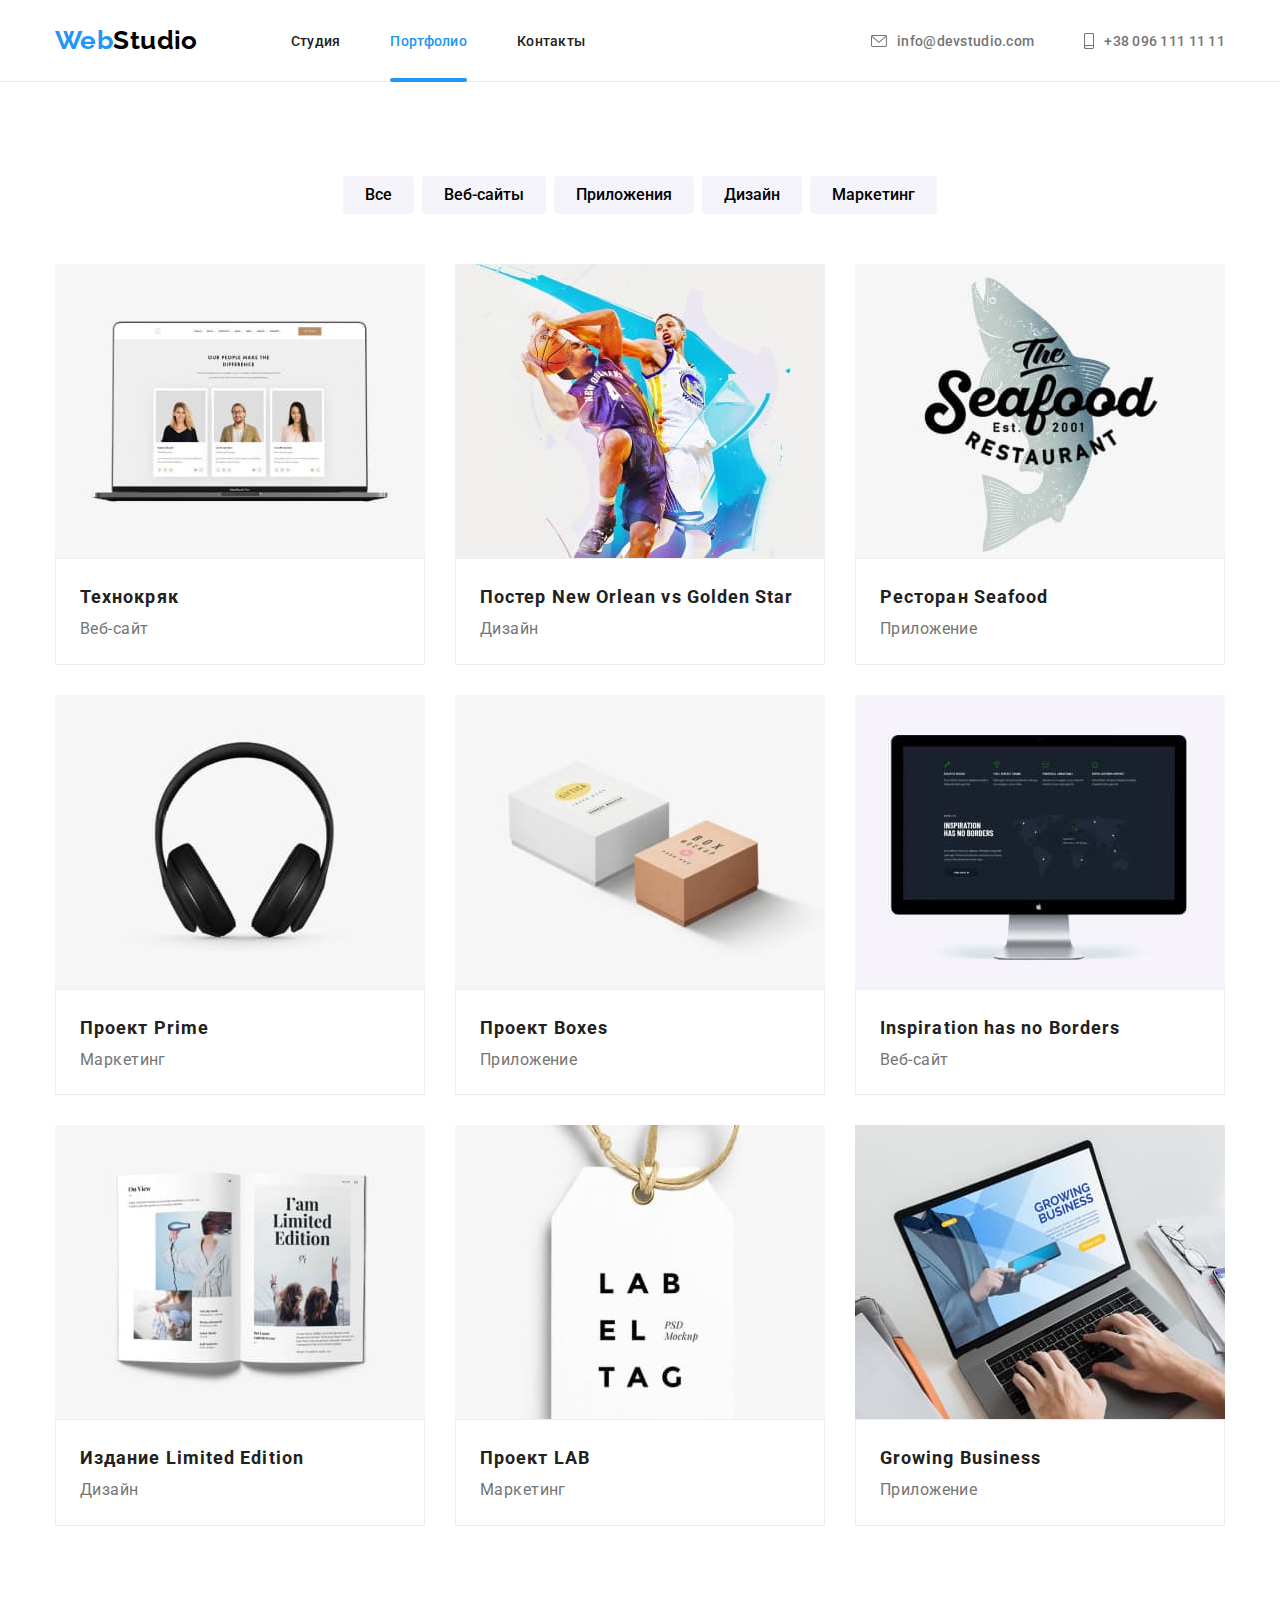
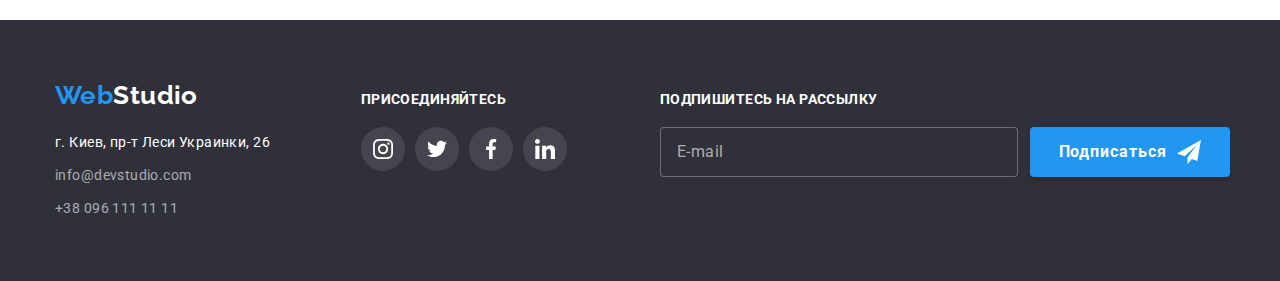
==== portfolio.html @ 5cd4ae7e "клонирует дз-7" ====
<!DOCTYPE html>
<html lang="ru">
  <head>
    <meta charset="UTF-8" />
    <meta http-equiv="X-UA-Compatible" content="IE=edge" />
    <meta name="viewport" content="width=device-width, initial-scale=1.0" />
    <title>Веб-студия. Портфолио</title>
    <link
      rel="stylesheet"
      href="https://cdnjs.cloudflare.com/ajax/libs/modern-normalize/1.0.0/modern-normalize.min.css"
    />
    <link rel="preconnect" href="https://fonts.gstatic.com" />
    <link
      href="https://fonts.googleapis.com/css2?family=Raleway:wght@700&family=Roboto:wght@400;500;700;900&display=swap"
      rel="stylesheet"
    />
    <link rel="stylesheet" href="././css/main.css" />
  </head>
  <body>
    <!-- Шапка сайта -->
    <header class="header">
      <!-- header  Навигация сайта -->
      <div class="header__container container">
        <nav class="nav">
          <a href="./index.html" class="logo"> <span class="logo-web">Web</span>Studio </a>
          <ul class="nav__list list">
            <li class="nav__item"><a href="./index.html" class="nav__link link">Студия</a></li>
            <li class="nav__item">
              <a href="./portfolio.html" class="nav__link nav__link--current link">Портфолио</a>
            </li>
            <li class="nav__item"><a href="" class="nav__link link">Контакты</a></li>
          </ul>
        </nav>
        <ul class="auth__list list">
          <li class="auth__item">
            <a href="mailto:info@devstudio.com" class="auth__link link">
              <svg class="auth__letter" width="16" height="12">
                <use href="./images/icons/sprite.svg#letter"></use>
              </svg>
              info@devstudio.com
            </a>
          </li>
          <li class="auth__item">
            <a href="tel:+380961111111" class="auth__link link">
              <svg class="auth__phone" width="10" height="16">
                <use href="./images/icons/sprite.svg#phone"></use>
              </svg>
              +38 096 111 11 11
            </a>
          </li>
        </ul>
      </div>
    </header>
    <!-- Портфолио -->
    <main>
      <section class="section">
        <h1 class="section__title visually-hidden">Наше портфолио</h1>

        <div class="container">
          <!-- Выбор вида услуг -->
          <ul class="btn-filter list">
            <li class="btn-filter__item">
              <button class="btn-filter__button" type="button">Все</button>
            </li>
            <li class="btn-filter__item"><button class="btn-filter__button" type="button">Веб-сайты</button></li>
            <li class="btn-filter__item"><button class="btn-filter__button" type="button">Приложения</button></li>
            <li class="btn-filter__item"><button class="btn-filter__button" type="button">Дизайн</button></li>
            <li class="btn-filter__item"><button class="btn-filter__button" type="button">Маркетинг</button></li>
          </ul>
          <!-- Образцы работ portfolio cards -->
          <ul class="card-set list">
            <li class="card-set__item">
              <a href="" class="card-set__link link">
                <div class="card-set__thumb">
                  <img
                    class="card-set__img"
                    src="./images/portfolio/tech-crack.jpg"
                    alt="Веб-сайт Технокряк"
                    width="370"
                  />
                  <div class="card-set__float">
                    <p class="card-set__float-desc">
                      Технокряк это засекреченная площадка распространения рептилоидного вируса. Рептилоиды используют
                      эту платформу для цифровых атак на защищённые сервера землян.
                    </p>
                  </div>
                </div>
                <div class="card-set__content">
                  <h2 class="card-set__title">Технокряк</h2>
                  <p class="card-set__desc">Веб-сайт</p>
                </div>
              </a>
            </li>

            <li class="card-set__item">
              <a href="" class="card-set__link link">
                <div class="card-set__thumb">
                  <img
                    class="card-set__img"
                    src="./images/portfolio/new-orlean.jpg"
                    alt="Постер New Orlean vs Golden Star"
                    width="370"
                  />
                  <div class="card-set__float">
                    <p class="card-set__float-desc">
                      Технокряк это засекреченная площадка распространения рептилоидного вируса. Рептилоиды используют
                      эту платформу для цифровых атак на защищённые сервера землян.
                    </p>
                  </div>
                </div>
                <div class="card-set__content">
                  <h2 class="card-set__title">Постер New Orlean vs Golden Star</h2>
                  <p class="card-set__desc">Дизайн</p>
                </div>
              </a>
            </li>

            <li class="card-set__item">
              <a href="" class="card-set__link link">
                <div class="card-set__thumb">
                  <img class="card-set__img" src="./images/portfolio/seafood.jpg" alt="Ресторан Seafood" width="370" />
                  <div class="card-set__float">
                    <p class="card-set__float-desc">
                      Технокряк это засекреченная площадка распространения рептилоидного вируса. Рептилоиды используют
                      эту платформу для цифровых атак на защищённые сервера землян.
                    </p>
                  </div>
                </div>
                <div class="card-set__content">
                  <h2 class="card-set__title">Ресторан Seafood</h2>
                  <p class="card-set__desc">Приложение</p>
                </div>
              </a>
            </li>

            <li class="card-set__item">
              <a href="" class="card-set__link link">
                <div class="card-set__thumb">
                  <img class="card-set__img" src="./images/portfolio/prime.jpg" alt="Проект Prime" width="370" />
                  <div class="card-set__float">
                    <p class="card-set__float-desc">
                      Технокряк это засекреченная площадка распространения рептилоидного вируса. Рептилоиды используют
                      эту платформу для цифровых атак на защищённые сервера землян.
                    </p>
                  </div>
                </div>
                <div class="card-set__content">
                  <h2 class="card-set__title">Проект Prime</h2>
                  <p class="card-set__desc">Маркетинг</p>
                </div>
              </a>
            </li>

            <li class="card-set__item">
              <a href="" class="card-set__link link">
                <div class="card-set__thumb">
                  <img class="card-set__img" src="./images/portfolio/boxes.jpg" alt="Проект Boxes" width="370" />
                  <div class="card-set__float">
                    <p class="card-set__float-desc">
                      Технокряк это засекреченная площадка распространения рептилоидного вируса. Рептилоиды используют
                      эту платформу для цифровых атак на защищённые сервера землян.
                    </p>
                  </div>
                </div>
                <div class="card-set__content">
                  <h2 class="card-set__title">Проект Boxes</h2>
                  <p class="card-set__desc">Приложение</p>
                </div>
              </a>
            </li>

            <li class="card-set__item">
              <a href="" class="card-set__link link">
                <div class="card-set__thumb">
                  <img
                    class="card-set__img"
                    src="./images/portfolio/inspiration.jpg"
                    alt="Веб-сайт Inspiration has no Borders"
                    width="370"
                  />
                  <div class="card-set__float">
                    <p class="card-set__float-desc">
                      Технокряк это засекреченная площадка распространения рептилоидного вируса. Рептилоиды используют
                      эту платформу для цифровых атак на защищённые сервера землян.
                    </p>
                  </div>
                </div>
                <div class="card-set__content">
                  <h2 class="card-set__title">Inspiration has no Borders</h2>
                  <p class="card-set__desc">Веб-сайт</p>
                </div>
              </a>
            </li>

            <li class="card-set__item">
              <a href="" class="card-set__link link">
                <div class="card-set__thumb">
                  <img
                    class="card-set__img"
                    src="./images/portfolio/limited-edition.jpg"
                    alt="Издание Limited Edition"
                    width="370"
                  />
                  <div class="card-set__float">
                    <p class="card-set__float-desc">
                      Технокряк это засекреченная площадка распространения рептилоидного вируса. Рептилоиды используют
                      эту платформу для цифровых атак на защищённые сервера землян.
                    </p>
                  </div>
                </div>
                <div class="card-set__content">
                  <h2 class="card-set__title">Издание Limited Edition</h2>
                  <p class="card-set__desc">Дизайн</p>
                </div>
              </a>
            </li>

            <li class="card-set__item">
              <a href="" class="card-set__link link">
                <div class="card-set__thumb">
                  <img class="card-set__img" src="./images/portfolio/lab.jpg" alt="Проект LAB" width="370" />
                  <div class="card-set__float">
                    <p class="card-set__float-desc">
                      Технокряк это засекреченная площадка распространения рептилоидного вируса. Рептилоиды используют
                      эту платформу для цифровых атак на защищённые сервера землян.
                    </p>
                  </div>
                </div>
                <div class="card-set__content">
                  <h2 class="card-set__title">Проект LAB</h2>
                  <p class="card-set__desc">Маркетинг</p>
                </div>
              </a>
            </li>
            <li class="card-set__item">
              <a href="" class="card-set__link link">
                <div class="card-set__thumb">
                  <img
                    class="card-set__img"
                    src="./images/portfolio/growing-business.jpg"
                    alt="Приложение Growing Business"
                    width="370"
                  />
                  <div class="card-set__float">
                    <p class="card-set__float-desc">
                      Технокряк это засекреченная площадка распространения рептилоидного вируса. Рептилоиды используют
                      эту платформу для цифровых атак на защищённые сервера землян.
                    </p>
                  </div>
                </div>
                <div class="card-set__content">
                  <h2 class="card-set__title">Growing Business</h2>
                  <p class="card-set__desc">Приложение</p>
                </div>
              </a>
            </li>
          </ul>
        </div>
      </section>
    </main>
    <!-- Футер -->
    <footer class="footer">
      <div class="footer__container container">
        <div class="footer__nav">
          <a href="./index.html" class="logo logo--footer"> <span class="logo-web">Web</span>Studio </a>
          <address class="footer__addres">
            <a
              class="footer__location"
              rel="noopener noreferrer"
              href="https://goo.gl/maps/9RtT3c9bkWaSLBwc6"
              target="_blank"
            >
              г. Киев, пр-т Леси Украинки, 26
            </a>
            <ul class="footer__auth-list list">
              <li class="footer__auth-item">
                <a href="mailto:info@devstudio.com" class="footer__auth-link link">info@devstudio.com</a>
              </li>
              <li class="footer__auth-item">
                <a href="tel:+380961111111" class="footer__auth-link link">+38 096 111 11 11</a>
              </li>
            </ul>
          </address>
        </div>
        <!-- Присоединяйтесь footer joining -->
        <div class="footer__joining">
          <h3 class="footer__joining-title">Присоединяйтесь</h3>
          <ul class="social-icons__list list">
            <li class="social-icons__item">
              <a
                href="https://www.instagram.com/"
                class="social-icon__link social-icon__link--joining"
                rel="noopener noreferrer"
                target="_blank"
              >
                <svg class="social-icons__svg">
                  <use href="./images/icons/sprite.svg#instagram"></use>
                </svg>
              </a>
            </li>
            <li class="social-icons__item">
              <a
                href="https://twitter.com/"
                class="social-icon__link social-icon__link--joining"
                rel="noopener noreferrer"
                target="_blank"
              >
                <svg class="social-icons__svg">
                  <use href="./images/icons/sprite.svg#twitter"></use>
                </svg>
              </a>
            </li>
            <li class="social-icons__item">
              <a
                href="https://uk-ua.facebook.com/"
                class="social-icon__link social-icon__link--joining"
                rel="noopener noreferrer"
                target="_blank"
              >
                <svg class="social-icons__svg">
                  <use href="./images/icons/sprite.svg#facebook"></use>
                </svg>
              </a>
            </li>
            <li class="social-icons__item">
              <a
                href="https://ua.linkedin.com/"
                class="social-icon__link social-icon__link--joining"
                rel="noopener noreferrer"
                target="_blank"
              >
                <svg class="social-icons__svg">
                  <use href="./images/icons/sprite.svg#linkedin"></use>
                </svg>
              </a>
            </li>
          </ul>
        </div>
        <!-- Форма на футере -->
        <div class="footer__subscribe">
          <h3 class="footer__joining-title">Подпишитесь на рассылку</h3>
          <form class="footer__subscribe-form">
            <label class="footer__subscribe-label">
              <input
                type="email"
                name="email"
                class="footer__subscribe-input"
                required
                autocomplete="email"
                placeholder="E-mail"
              />
            </label>
            <button type="submit" class="footer__subscribe-btn">
              Подписаться
              <svg class="footer__subscribe-icon">
                <use href="./images/icons/sprite.svg#planer-icon"></use>
              </svg>
            </button>
          </form>
        </div>
      </div>
    </footer>
  </body>
</html>
---- css/main.css ----
@charset "UTF-8";
:root {
  --accent-color: #2196f3;
  --primary-text-color: #212121;
  --secondary-text-color: #757575;
  --white-text-color: #ffffff;
  --primary-bg-color: #ffffff;
  --secondary-bg-color: #2f303a;
  --social-icon-color: #afb1b8;
  --primary-font-family: 'Roboto', 'Open Sans', 'Noto Sans JP', 'Lato', sans-serif;
  --title-font-weight: 700;
  --sub-title-font-weight: 500;
  --primary-font-size: 14px;
  --secondary-font-size: 16px;
  --main-line-height: 1.15;
  --main-letter-spacing: 0.03em;
}

body {
  font-family: var(--primary-font-family);
  font-size: var(--primary-font-size);
  line-height: var(--main-line-height);
  letter-spacing: var(--main-letter-spacing);
  color: var(--primary-text-color);
  background-color: var(--primary-bg-color);
}

/* reset basic styles  */
.list {
  list-style: none;
  padding-left: 0;
  padding-bottom: 0;
  margin-top: 0;
  margin-bottom: 0;
}

.link {
  text-decoration: none;
  color: var(--primary-text-color);
}

.button {
  cursor: pointer;
}

.section {
  margin-left: auto;
  margin-right: auto;
  padding-top: 94px;
  padding-bottom: 94px;
}

.section__title {
  margin-top: 0;
  margin-bottom: 50px;
  text-align: center;
  font-weight: var(--title-font-weight);
  font-size: 36px;
}

.visually-hidden {
  position: absolute;
  width: 1px;
  height: 1px;
  margin: -1px;
  border: 0;
  padding: 0;
  white-space: nowrap;
  clip-path: inset(100%);
  clip: rect(0 0 0 0);
  overflow: hidden;
}

/* header container */
.container {
  width: 1200px;
  margin-left: auto;
  margin-right: auto;
  padding-left: 15px;
  padding-right: 15px;
}

/* header  Навигация сайта */
.header {
  border-bottom: 1px solid #ececec;
}

.header__container {
  display: flex;
  align-items: center;
}

.nav {
  display: flex;
  align-items: center;
}

/* logo */
.logo {
  display: block;
  margin-right: 93px;
  padding-top: 25px;
  padding-bottom: 25px;
  font-family: 'Raleway', sans-serif;
  font-weight: var(--title-font-weight);
  color: #000;
  font-size: 26px;
  line-height: 1.2;
  text-decoration: none;
}

.logo-web {
  color: var(--accent-color);
}

.nav__list {
  display: flex;
  align-items: center;
}

.nav__item:not(:last-child) {
  margin-right: 50px;
}

.nav__link {
  display: block;
  padding-top: 25px;
  padding-bottom: 25px;
  font-weight: var(--sub-title-font-weight);
  font-size: 14px;
  letter-spacing: 0.02em;
  /* анимация ссылок nav */
  transition-property: color;
  transition-duration: 250ms;
  transition-timing-function: cubic-bezier(0.4, 0, 0.2, 1);
  transition-delay: 0;
}

.nav__link:hover, .nav__link:focus {
  color: var(--accent-color);
}

/* выделение и подчеркивание 
текущей страницы */
.nav__link--current {
  position: relative;
  color: var(--accent-color);
}

.nav__link--current::after {
  display: block;
  content: '';
  width: 100%;
  height: 4px;
  border-radius: 2px;
  background-color: var(--accent-color);
  position: absolute;
  bottom: -8px;
}

/* header  авторизция*/
.auth__list {
  display: flex;
  margin-top: 0;
  margin-bottom: 0;
  margin-left: auto;
}

.auth__item {
  margin-top: 0;
  margin-bottom: 0;
}

.auth__item:not(:last-child) {
  margin-right: 50px;
}

.auth__link {
  display: flex;
  align-items: center;
  padding-top: 25px;
  padding-bottom: 25px;
  font-weight: var(--sub-title-font-weight);
  letter-spacing: 0.02em;
  color: var(--secondary-text-color);
  /* анимация ссылок auth */
  transition-property: color;
  transition-duration: 250ms;
  transition-timing-function: cubic-bezier(0.4, 0, 0.2, 1);
  transition-delay: 0;
}

.auth__link:hover, .auth__link:focus {
  color: var(--accent-color);
}

.auth__letter {
  width: 16px;
  height: 12px;
  fill: currentColor;
  margin-right: 10px;
}

.auth__phone {
  width: 10px;
  height: 16px;
  fill: currentColor;
  margin-right: 10px;
}

/* Герой hero section*/
.hero {
  padding-top: 200px;
  padding-bottom: 200px;
  text-align: center;
  background-color: var(--secondary-bg-color);
  background-image: linear-gradient(to top, rgba(47, 48, 58, 0.4), rgba(47, 48, 58, 0.4)), url(../images/hero/hero.jpg);
  max-width: 1600px;
}

.hero__title {
  margin-top: 0;
  margin-bottom: 30px;
  margin-left: auto;
  margin-right: auto;
  max-width: 696px;
  text-align: center;
  font-weight: 900;
  font-size: 44px;
  line-height: 1.36;
  letter-spacing: 0.06em;
  text-transform: uppercase;
  color: var(--white-text-color);
}

.hero__button {
  font-weight: var(--title-font-weight);
  font-size: var(--secondary-font-size);
  line-height: 1.8;
  letter-spacing: 0.06em;
  color: var(--white-text-color);
  background: var(--accent-color);
  border: none;
  border-radius: 4px;
  width: 200px;
  height: 50px;
  cursor: pointer;
}

/* Модальное окно */
.backdrop {
  position: fixed;
  top: 0;
  left: 0;
  width: 100vw;
  height: 100vh;
  background-color: rgba(0, 0, 0, 0.2);
  opacity: 1;
  transition: opacity;
  transition-duration: 250ms;
  transition-timing-function: cubic-bezier(0.4, 0, 0.2, 1);
}

.backdrop.is-hidden {
  opacity: 0;
  pointer-events: none;
}

/* Форма на модалке */
.modal {
  position: absolute;
  padding: 40px;
  width: 528px;
  height: 581px;
  max-height: 100%;
  top: 50%;
  left: 50%;
  box-shadow: 0px 1px 3px rgba(0, 0, 0, 0.12), 0px 1px 1px rgba(0, 0, 0, 0.14), 0px 2px 1px rgba(0, 0, 0, 0.2);
  transform: translate(-50%, -50%) scale(1);
  border-radius: 4px;
  background-color: var(--primary-bg-color);
  transition: transform 250ms cubic-bezier(0.4, 0, 0.2, 1), opacity 250ms cubic-bezier(0.4, 0, 0.2, 1);
}

.modal__head {
  text-align: center;
  margin-top: 0;
  margin-bottom: 12px;
  font-family: var(--primary-font-family);
  font-size: 20px;
  font-weight: 700;
  line-height: 1.56;
}

.modal__text-input {
  display: block;
  /* align-items: center; */
}

.modal__label {
  display: block;
  position: relative;
  font-size: 12px;
  line-height: 1.17;
  letter-spacing: 0.01em;
  color: var(--secondary-text-color);
}

.modal__input {
  width: 100%;
  height: 40px;
  padding: 12px 42px;
  margin-top: 4px;
  margin-bottom: 10px;
  border: 1px solid rgba(33, 33, 33, 0.2);
  box-sizing: border-box;
  border-radius: 4px;
  transition: border-color 250ms cubic-bezier(0.4, 0, 0.2, 1);
}

.modal__label:focus-within .modal__input {
  outline-color: var(--accent-color);
}

.modal__input:hover, .modal__input:focus {
  border: 1px solid var(--accent-color);
}

.modal__input:hover + .modal__input-icon {
  fill: var(--accent-color);
}

.modal__input:focus-within + .modal__input-icon {
  fill: var(--accent-color);
}

.modal__input-icon {
  position: absolute;
  top: 29px;
  left: 12px;
  width: 18px;
  height: 18px;
  transition: fill 250ms cubic-bezier(0.4, 0, 0.2, 1);
}

.modal__comment {
  width: 100%;
  min-height: 120px;
  resize: none;
  margin-top: 4px;
  margin-bottom: 20px;
  border: 1px solid rgba(33, 33, 33, 0.2);
  border-radius: 4px;
  padding: 12px 16px;
  transition: border-color 250ms cubic-bezier(0.4, 0, 0.2, 1);
}

.modal__label:focus-within .modal__comment {
  outline-color: var(--accent-color);
}

.modal__comment:hover, .modal__comment:focus {
  border: 1px solid var(--accent-color);
}

.modal__comment::placeholder {
  font-weight: 400;
  font-size: 12px;
  line-height: 1.7;
  letter-spacing: 0.01em;
  color: rgba(117, 117, 117, 0.5);
}

/* оформление чекбокса */
.modal__check-label {
  position: relative;
  display: flex;
  justify-content: center;
  align-items: center;
  margin-bottom: 30px;
  font-size: 14px;
  line-height: 2;
  color: var(--secondary-text-color);
}

.modal__check {
  position: absolute;
  -webkit-appearance: none;
  -moz-appearance: none;
  appearance: none;
}

.modal__check-box {
  position: absolute;
  margin-top: 6px;
  width: 15px;
  height: 15px;
  top: 0;
  left: 0;
  border-radius: 2px;
  background-color: var(--primary-bg-color);
  background-position: 50% 50%;
  box-shadow: 0 0 0 2px var(--primary-text-color);
}

.modal__check:checked + .modal__check-box {
  background-color: var(--accent-color);
  background-image: url(../images/icons/check-icon.svg);
}

.modal__check:focus + .modal__check-box {
  box-shadow: 0 0 0 2px var(--accent-color);
}

.modal__link {
  text-decoration: underline;
  color: var(--accent-color);
}

/* кнопка Отправить */
.modal__submit-btn {
  display: block;
  margin: auto;
  font-weight: var(--title-font-weight);
  font-size: var(--secondary-font-size);
  line-height: 1.8;
  letter-spacing: 0.06em;
  color: var(--white-text-color);
  background: var(--accent-color);
  box-shadow: 0px 4px 4px rgba(0, 0, 0, 0.15);
  border: none;
  border-radius: 4px;
  width: 200px;
  height: 50px;
}

/* кнопка закрытия модалки */
.modal__btn-close {
  position: absolute;
  top: 8px;
  right: 8px;
  display: flex;
  justify-content: center;
  align-items: center;
  border: 1px solid rgba(0, 0, 0, 0.1);
  border-radius: 50%;
  width: 30px;
  height: 30px;
  background-color: var(--primary-bg-color);
}

.modal__close-x {
  width: 18px;
  height: 18px;
  fill: #000000;
  background-color: var(--primary-bg-color);
}

.modal__btn-close:hover .modal__close-x,
.modal__btn-close:focus .modal__close-x {
  fill: var(--accent-color);
  transition: fill 250ms cubic-bezier(0.4, 0, 0.2, 1);
}

/* Преимущества advantages section */
.advantages__list {
  display: flex;
}

.advantages__item {
  margin-top: 0;
  margin-bottom: 0;
  width: 270px;
}

.advantages__item:not(:last-child) {
  margin-right: 30px;
}

.advantages__icon {
  width: 70px;
  height: 70px;
}

.advantages__icons {
  display: flex;
  justify-content: center;
  align-items: center;
  margin-bottom: 30px;
  width: 270px;
  height: 120px;
  border: 1px solid transparent;
  background-color: #f5f4fa;
  border-radius: 4px;
}

.advantages__title {
  margin-top: 0;
  margin-bottom: 10px;
  font-size: 14px;
  font-weight: var(--title-font-weight);
  text-transform: uppercase;
}

.advantages__text {
  margin-top: 0;
  margin-bottom: 0;
  line-height: 1.7;
  color: var(--secondary-text-color);
}

/* section Чем мы занимаемся */
.work {
  padding-top: 0;
}

.work__list {
  display: flex;
  margin-top: 0;
  margin-bottom: 0;
}

.work__img {
  display: block;
}

.work__item {
  margin-bottom: 0;
}

.work__item:not(:last-child) {
  margin-right: 30px;
}

/* текст с плашкой на Чем мы занимаемся */
.work__thumb {
  position: relative;
}

.work__inf {
  display: flex;
  align-items: center;
  justify-content: center;
  position: absolute;
  width: 100%;
  height: 70px;
  bottom: 0;
  background-color: rgba(47, 48, 58, 0.8);
}

.work__desc {
  margin: 0;
  text-transform: uppercase;
  font-weight: var(--title-font-weight);
  color: var(--white-text-color);
}

/* Наша команда team section */
.team {
  background-color: #f5f4fa;
}

.team__list {
  display: flex;
  margin-top: 0;
  margin-bottom: 0;
}

.team__item {
  box-shadow: 0px 1px 3px rgba(0, 0, 0, 0.12), 0px 1px 1px rgba(0, 0, 0, 0.14), 0px 2px 1px rgba(0, 0, 0, 0.2);
  border-radius: 0px 0px 4px 4px;
}

.team__item:not(:last-child) {
  margin-right: 30px;
}

.team__content {
  text-align: center;
  padding-top: 30px;
  padding-bottom: 30px;
  background-color: var(--primary-bg-color);
}

.team__title {
  margin-top: 0;
  margin-bottom: 10px;
  font-weight: var(--sub-title-font-weight);
  font-size: var(--secondary-font-size);
  line-height: 1.18;
}

.team__text {
  margin-top: 0;
  margin-bottom: 16;
  font-size: var(--secondary-font-size);
  line-height: 1.18;
  color: var(--secondary-text-color);
}

/*  стили для social icons on the team-card */
.social-icons__list {
  display: inline-flex;
}

.social-icons__item:not(:last-child) {
  margin-right: 10px;
}

.social-icon__link {
  display: flex;
  align-items: center;
  justify-content: center;
  width: 44px;
  height: 44px;
  border-radius: 50%;
  background-color: var(--primary-bg-color);
  color: var(--social-icon-color);
  /* анимация иконок соцсетей в нашакоманда */
  transition-property: background-color;
  transition-duration: 250ms;
  transition-timing-function: cubic-bezier(0.4, 0, 0.2, 1);
  transition-delay: 0;
}

.social-icon__link:hover, .social-icon__link:focus {
  background-color: var(--accent-color);
}

.social-icons__svg {
  transition-property: fill;
  transition-duration: 250ms;
  transition-timing-function: cubic-bezier(0.4, 0, 0.2, 1);
  transition-delay: 0;
  width: 20px;
  height: 20px;
  fill: currentColor;
}

.social-icon__link:hover .social-icons__svg,
.social-icon__link:focus .social-icons__svg {
  fill: var(--primary-bg-color);
}

/* Постоянные клиенты clients section */
.clients__list {
  display: flex;
}

.clients__item:not(:last-child) {
  margin-right: 30px;
}

.clients__link {
  display: flex;
  justify-content: center;
  align-items: center;
  width: 170px;
  height: 92px;
  border: 1px solid var(--social-icon-color);
  border-radius: 4px;
  color: var(--social-icon-color);
  /* анимация иконок клиенты */
  transition-property: color, border-color;
  transition-duration: 250ms;
  transition-timing-function: cubic-bezier(0.4, 0, 0.2, 1);
  transition-delay: 0;
}

.clients__link:hover, .clients__link:focus {
  color: var(--accent-color);
  border-color: var(--accent-color);
}

.clients__icon-svg {
  width: 106px;
  height: 60px;
  fill: currentColor;
}

/* Футер footer */
.footer {
  padding-top: 60px;
  padding-bottom: 60px;
  background-color: var(--secondary-bg-color);
}

.footer__container {
  display: flex;
  align-items: baseline;
}

.logo--footer {
  padding-top: 0;
  padding-bottom: 0;
  color: var(--white-text-color);
}

.footer__nav {
  margin-right: 70px;
}

.footer__addres {
  display: block;
  margin-top: 20px;
}

.footer__location {
  font-style: normal;
  line-height: 1.7;
  text-decoration: none;
  color: var(--white-text-color);
  /* анимация  location in footer */
  transition-property: color;
  transition-duration: 250ms;
  transition-timing-function: cubic-bezier(0.4, 0, 0.2, 1);
  transition-delay: 0;
}

.footer__auth-list {
  padding-top: 0;
  padding-bottom: 0;
}

.footer__auth-item {
  margin-top: 9px;
}

.footer__auth-link {
  font-style: normal;
  font-weight: 400;
  line-height: 1.7;
  color: rgba(255, 255, 255, 0.6);
  /* анимация footer-auth */
  transition-property: color;
  transition-duration: 250ms;
  transition-timing-function: cubic-bezier(0.4, 0, 0.2, 1);
  transition-delay: 0;
}

.footer__auth-link:hover,
.footer__auth-link:focus,
.footer__location:hover,
.footer__location:focus {
  color: var(--accent-color);
}

/* Присоединяйтесь footer joining */
.footer__joining-title {
  margin-top: 0;
  margin-bottom: 20px;
  font-size: var(--primary-font-size);
  font-weight: var(--title-font-weight);
  color: var(--white-text-color);
  text-transform: uppercase;
}

.social-icon__link--joining {
  background-color: rgba(255, 255, 255, 0.1);
  color: var(--white-text-color);
}

.social-icon__link--joining:hover, .social-icon__link--joining:focus {
  background-color: var(--accent-color);
}

/* Форма на футере */
.footer__subscribe {
  margin-left: 93px;
}

.footer__subscribe-form {
  display: flex;
}

.footer__subscribe-label {
  margin-right: 12px;
}

.footer__subscribe-input {
  width: 358px;
  height: 50px;
  padding: 15px 16px;
  color: var(--white-text-color);
  background-color: var(--secondary-bg-color);
  border: 1px solid rgba(255, 255, 255, 0.3);
  box-sizing: border-box;
  border-radius: 4px;
  transition: border-color 250ms cubic-bezier(0.4, 0, 0.2, 1);
}

.footer__subscribe-input::placeholder {
  font-weight: 400;
  font-size: 16px;
  line-height: 1.25;
  letter-spacing: 0.03em;
  color: rgba(255, 255, 255, 0.6);
}

.footer__subscribe-btn {
  display: flex;
  align-items: center;
  justify-content: center;
  font-weight: var(--title-font-weight);
  font-size: var(--secondary-font-size);
  line-height: 1.8;
  letter-spacing: 0.06em;
  color: var(--white-text-color);
  background: var(--accent-color);
  box-shadow: 0px 4px 4px rgba(0, 0, 0, 0.15);
  border: none;
  border-radius: 4px;
  width: 200px;
  height: 50px;
  cursor: pointer;
}

.footer__subscribe-icon {
  width: 24px;
  height: 24px;
  margin-left: 10px;
}

/* portfolio buttons */
.btn-filter {
  display: flex;
  justify-content: center;
  margin-bottom: 50px;
}

.btn-filter__button {
  display: inline-block;
  padding: 6px 22px;
  border: none;
  border-radius: 4px;
  /* анимация Выбор вида услуг */
  transition-property: color, background-color, box-shadow;
  transition-duration: 250ms;
  transition-timing-function: cubic-bezier(0.4, 0, 0.2, 1);
  transition-delay: 0;
  font-weight: var(--sub-title-font-weight);
  font-size: var(--secondary-font-size);
  line-height: 1.6;
  background-color: #f5f4fa;
  cursor: pointer;
}

.btn-filter__button:hover, .btn-filter__button:focus {
  background-color: var(--accent-color);
  color: var(--white-text-color);
  box-shadow: 0px 3px 1px rgba(0, 0, 0, 0.1), 0px 1px 2px rgba(0, 0, 0, 0.08), 0px 2px 2px rgba(0, 0, 0, 0.12);
}

.btn-filter__item:not(:last-child) {
  margin-right: 8px;
}

/* Образцы работ portfolio cards */
.card-set {
  display: flex;
  flex-wrap: wrap;
  margin: -15px;
}

.card-set__link {
  display: block;
  transition-property: box-shadow;
  transition-duration: 250ms;
  transition-timing-function: cubic-bezier(0.4, 0, 0.2, 1);
  transition-delay: 0;
}

.card-set__link:hover, .card-set__link:focus {
  box-shadow: 0px 1px 1px rgba(0, 0, 0, 0.12), 0px 4px 4px rgba(0, 0, 0, 0.06), 1px 4px 6px rgba(0, 0, 0, 0.16);
  transform: translateY(0);
}

.card-set__thumb {
  position: relative;
  overflow: hidden;
}

.card-set__float {
  position: absolute;
  bottom: 0;
  left: 0;
  width: 100%;
  height: 100%;
  align-items: center;
  justify-content: center;
  padding: 24px;
  background-color: rgba(33, 150, 243, 0.9);
  display: flex;
  transform: translateY(100%);
  transition-duration: 250ms;
  transition-timing-function: cubic-bezier(0.4, 0, 0.2, 1);
}

.card-set__thumb:hover .card-set__float,
.card-set__link:hover .card-set__float,
.card-set__link:focus .card-set__float {
  transform: translateY(0);
}

.card-set__float-desc {
  display: block;
  margin-top: 0;
  margin-bottom: 0;
  font-family: var(--primary-font-family);
  font-size: 18px;
  font-weight: 400;
  line-height: 1.56;
  color: var(--white-text-color);
}

.card-set__item {
  margin-left: 15px;
  margin-top: 15px;
  margin-right: 15px;
  margin-bottom: 15px;
}

.card-set__img {
  display: block;
  max-width: 100%;
  height: auto;
}

.card-set__content {
  padding: 20px 24px;
  border: 1px solid #eeeeee;
}

.card-set__title {
  margin-top: 0;
  margin-bottom: 0;
  font-size: 18px;
  line-height: 2;
  letter-spacing: 0.06em;
}

.card-set__desc {
  margin-top: 0;
  margin-bottom: 0;
  font-size: var(--secondary-font-size);
  line-height: 1.8;
  color: var(--secondary-text-color);
}
/*# sourceMappingURL=main.css.map */
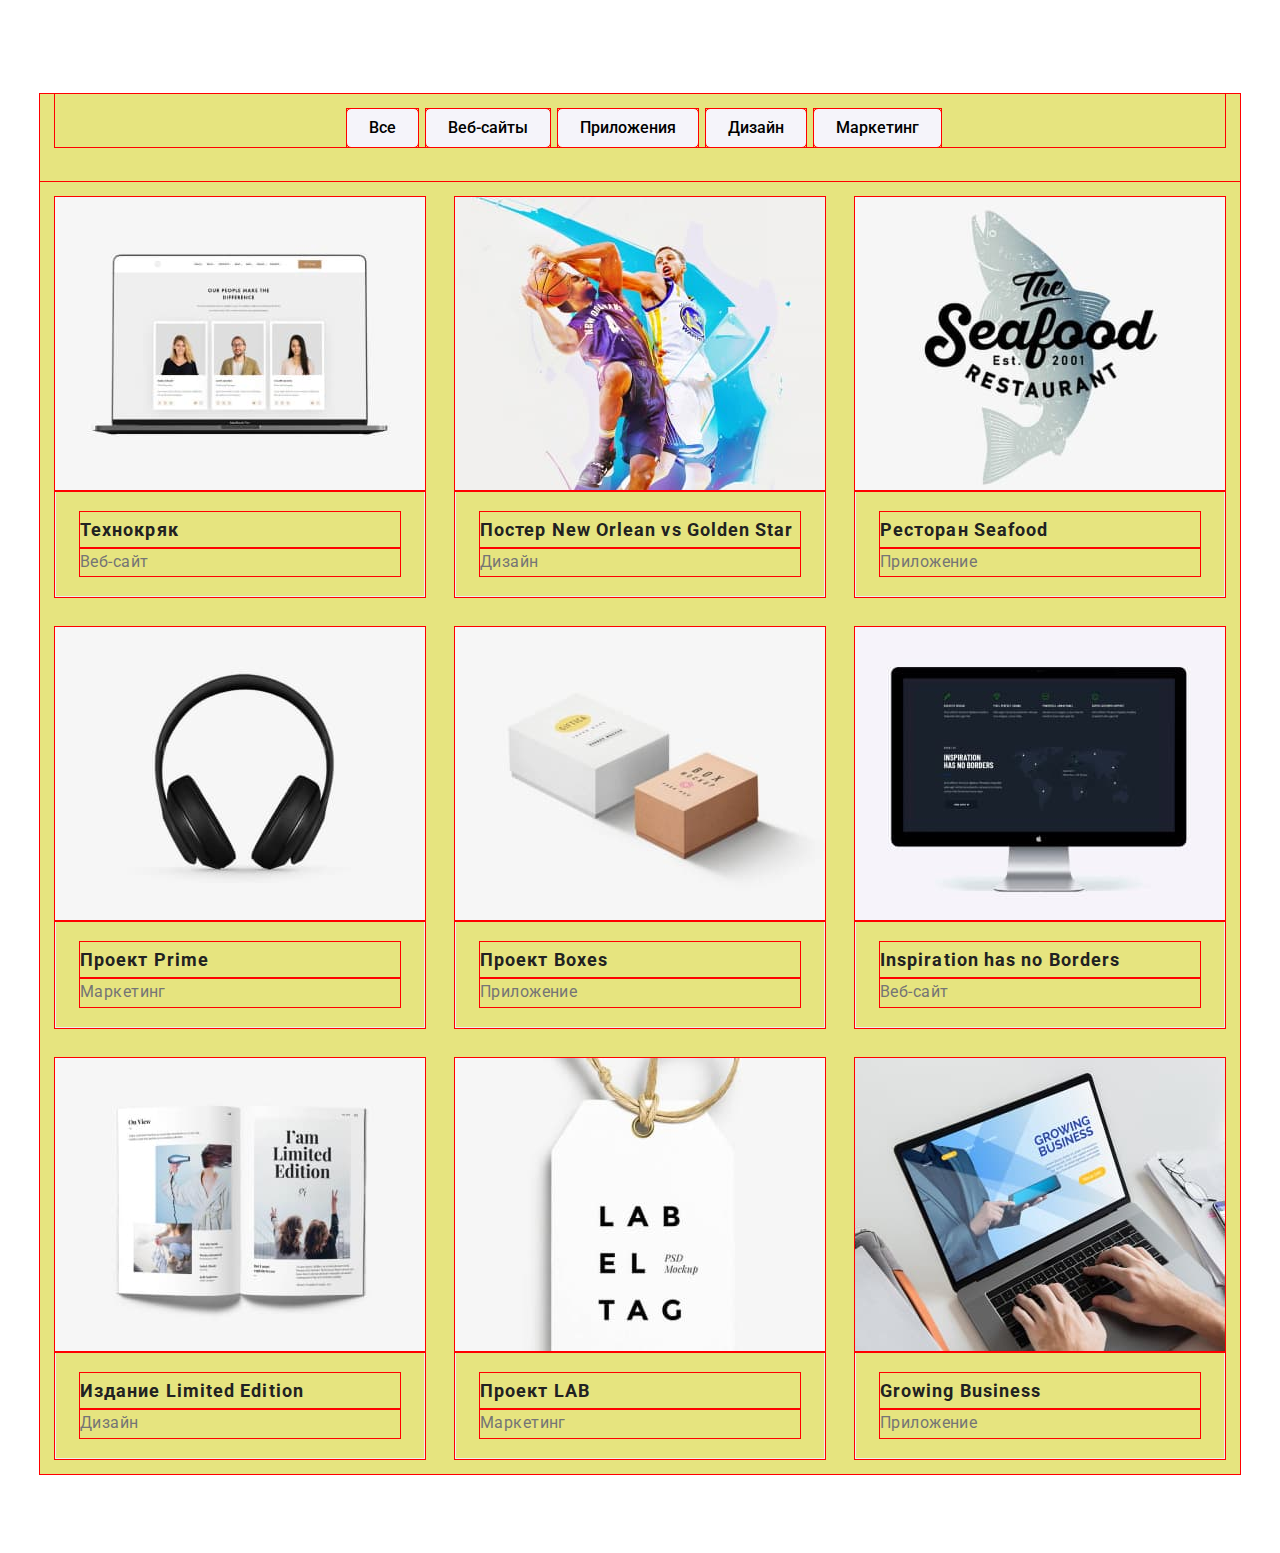
==== commit ddacafa2: "добавляет отз верстку btn-filter" ====
--- a/portfolio.html
+++ b/portfolio.html
@@ -18,9 +18,9 @@
   </head>
   <body>
     <!-- Шапка сайта -->
-    <header class="header">
-      <!-- header  Навигация сайта -->
-      <div class="header__container container">
+    <!-- <header class="header"> -->
+    <!-- header  Навигация сайта -->
+    <!-- <div class="header__container container">
         <nav class="nav">
           <a href="./index.html" class="logo"> <span class="logo-web">Web</span>Studio </a>
           <ul class="nav__list list">
@@ -50,7 +50,7 @@
           </li>
         </ul>
       </div>
-    </header>
+    </header> -->
     <!-- Портфолио -->
     <main>
       <section class="section">
@@ -259,7 +259,7 @@
       </section>
     </main>
     <!-- Футер -->
-    <footer class="footer">
+    <!-- <footer class="footer">
       <div class="footer__container container">
         <div class="footer__nav">
           <a href="./index.html" class="logo logo--footer"> <span class="logo-web">Web</span>Studio </a>
@@ -282,7 +282,7 @@
             </ul>
           </address>
         </div>
-        <!-- Присоединяйтесь footer joining -->
+       
         <div class="footer__joining">
           <h3 class="footer__joining-title">Присоединяйтесь</h3>
           <ul class="social-icons__list list">
@@ -336,7 +336,7 @@
             </li>
           </ul>
         </div>
-        <!-- Форма на футере -->
+        
         <div class="footer__subscribe">
           <h3 class="footer__joining-title">Подпишитесь на рассылку</h3>
           <form class="footer__subscribe-form">
@@ -359,6 +359,6 @@
           </form>
         </div>
       </div>
-    </footer>
+    </footer> -->
   </body>
 </html>
--- a/css/main.css
+++ b/css/main.css
@@ -16,6 +16,17 @@
   --main-letter-spacing: 0.03em;
 }
 
+html {
+  box-sizing: border-box;
+}
+
+*,
+*::before,
+*::after {
+  box-sizing: inherit;
+  outline: 1px solid red;
+}
+
 body {
   font-family: var(--primary-font-family);
   font-size: var(--primary-font-size);
@@ -25,6 +36,12 @@
   background-color: var(--primary-bg-color);
 }
 
+img {
+  display: block;
+  width: 100%;
+  height: auto;
+}
+
 /* reset basic styles  */
 .list {
   list-style: none;
@@ -55,7 +72,43 @@
   margin-bottom: 50px;
   text-align: center;
   font-weight: var(--title-font-weight);
-  font-size: 36px;
+  font-size: 28px;
+}
+
+@media screen and (min-width: 1200px) {
+  .section__title {
+    font-size: 36px;
+  }
+}
+
+.container {
+  width: 100%;
+  padding-left: 15px;
+  padding-right: 15px;
+  background-color: #e94e4e;
+}
+
+@media screen and (min-width: 480px) {
+  .container {
+    max-width: 480px;
+    margin-left: auto;
+    margin-right: auto;
+    background-color: #a9f39f;
+  }
+}
+
+@media screen and (min-width: 768px) {
+  .container {
+    max-width: 768px;
+    background-color: #76a6ee;
+  }
+}
+
+@media screen and (min-width: 1200px) {
+  .container {
+    max-width: 1200px;
+    background-color: #e6e47f;
+  }
 }
 
 .visually-hidden {
@@ -71,15 +124,6 @@
   overflow: hidden;
 }
 
-/* header container */
-.container {
-  width: 1200px;
-  margin-left: auto;
-  margin-right: auto;
-  padding-left: 15px;
-  padding-right: 15px;
-}
-
 /* header  Навигация сайта */
 .header {
   border-bottom: 1px solid #ececec;
@@ -219,18 +263,35 @@
 }
 
 .hero__title {
+  display: block;
   margin-top: 0;
   margin-bottom: 30px;
   margin-left: auto;
   margin-right: auto;
-  max-width: 696px;
+  width: 100%;
   text-align: center;
   font-weight: 900;
-  font-size: 44px;
-  line-height: 1.36;
+  font-size: 26px;
+  line-height: 1.61;
   letter-spacing: 0.06em;
   text-transform: uppercase;
   color: var(--white-text-color);
+}
+
+@media screen and (min-width: 480px) {
+  .hero__title {
+    max-width: 360px;
+    font-size: 26px;
+    line-height: 1.61;
+  }
+}
+
+@media screen and (min-width: 1200px) {
+  .hero__title {
+    max-width: 696px;
+    font-size: 44px;
+    line-height: 1.36;
+  }
 }
 
 .hero__button {
@@ -465,16 +526,40 @@
 /* Преимущества advantages section */
 .advantages__list {
   display: flex;
+  flex-direction: column;
+  margin: -15px;
+}
+
+@media screen and (min-width: 768px) {
+  .advantages__list {
+    flex-direction: row;
+    flex-wrap: wrap;
+  }
 }
 
 .advantages__item {
-  margin-top: 0;
-  margin-bottom: 0;
-  width: 270px;
-}
-
-.advantages__item:not(:last-child) {
-  margin-right: 30px;
+  margin: 15px;
+}
+
+@media screen and (min-width: 480px) {
+  .advantages__item {
+    width: 450px;
+  }
+}
+
+@media screen and (min-width: 768px) {
+  .advantages__item {
+    width: 354px;
+  }
+}
+
+@media screen and (min-width: 1200px) {
+  .advantages__item {
+    margin-bottom: 0;
+    width: 270px;
+    align-items: center;
+    justify-content: center;
+  }
 }
 
 .advantages__icon {
@@ -487,7 +572,7 @@
   justify-content: center;
   align-items: center;
   margin-bottom: 30px;
-  width: 270px;
+  width: 100%;
   height: 120px;
   border: 1px solid transparent;
   background-color: #f5f4fa;
@@ -500,11 +585,17 @@
   font-size: 14px;
   font-weight: var(--title-font-weight);
   text-transform: uppercase;
+  text-align: center;
+}
+
+@media screen and (min-width: 768px) {
+  .advantages__title {
+    text-align: left;
+  }
 }
 
 .advantages__text {
   margin-top: 0;
-  margin-bottom: 0;
   line-height: 1.7;
   color: var(--secondary-text-color);
 }
@@ -512,6 +603,12 @@
 /* section Чем мы занимаемся */
 .work {
   padding-top: 0;
+}
+
+@media screen and (max-width: 1200px) {
+  .work {
+    display: none;
+  }
 }
 
 .work__list {
@@ -562,17 +659,42 @@
 
 .team__list {
   display: flex;
-  margin-top: 0;
-  margin-bottom: 0;
+  flex-direction: column;
+  margin: -15px;
+}
+
+@media screen and (min-width: 768px) {
+  .team__list {
+    flex-direction: row;
+    flex-wrap: wrap;
+  }
 }
 
 .team__item {
+  margin: 15px;
   box-shadow: 0px 1px 3px rgba(0, 0, 0, 0.12), 0px 1px 1px rgba(0, 0, 0, 0.14), 0px 2px 1px rgba(0, 0, 0, 0.2);
   border-radius: 0px 0px 4px 4px;
 }
 
-.team__item:not(:last-child) {
-  margin-right: 30px;
+@media screen and (min-width: 480px) {
+  .team__item {
+    width: 450px;
+  }
+}
+
+@media screen and (min-width: 768px) {
+  .team__item {
+    width: 354px;
+  }
+}
+
+@media screen and (min-width: 1200px) {
+  .team__item {
+    margin-bottom: 0;
+    width: 270px;
+    align-items: center;
+    justify-content: center;
+  }
 }
 
 .team__content {
@@ -645,17 +767,35 @@
 /* Постоянные клиенты clients section */
 .clients__list {
   display: flex;
-}
-
-.clients__item:not(:last-child) {
-  margin-right: 30px;
+  flex-wrap: wrap;
+  margin: -15px;
+}
+
+.clients__item {
+  display: flex;
+  justify-content: center;
+  align-items: center;
+  margin: 15px;
+  flex-basis: calc((100% - 2 * 30px) / 2);
+}
+
+@media screen and (min-width: 768px) {
+  .clients__item {
+    flex-basis: calc((100% - 3 * 30px) / 3);
+  }
+}
+
+@media screen and (min-width: 1200px) {
+  .clients__item {
+    flex-basis: calc((100% - 6 * 30px) / 6);
+  }
 }
 
 .clients__link {
   display: flex;
   justify-content: center;
   align-items: center;
-  width: 170px;
+  width: 100%;
   height: 92px;
   border: 1px solid var(--social-icon-color);
   border-radius: 4px;
@@ -824,8 +964,22 @@
 /* portfolio buttons */
 .btn-filter {
   display: flex;
-  justify-content: center;
-  margin-bottom: 50px;
+  flex-wrap: wrap;
+  justify-content: flex-start;
+  margin-bottom: 40px;
+}
+
+@media screen and (min-width: 768px) {
+  .btn-filter {
+    justify-content: center;
+    margin-bottom: 30px;
+  }
+}
+
+@media screen and (min-width: 1200px) {
+  .btn-filter {
+    margin-bottom: 50px;
+  }
 }
 
 .btn-filter__button {
@@ -851,8 +1005,9 @@
   box-shadow: 0px 3px 1px rgba(0, 0, 0, 0.1), 0px 1px 2px rgba(0, 0, 0, 0.08), 0px 2px 2px rgba(0, 0, 0, 0.12);
 }
 
-.btn-filter__item:not(:last-child) {
-  margin-right: 8px;
+.btn-filter__item {
+  margin-left: 8px;
+  margin-top: 15px;
 }
 
 /* Образцы работ portfolio cards */
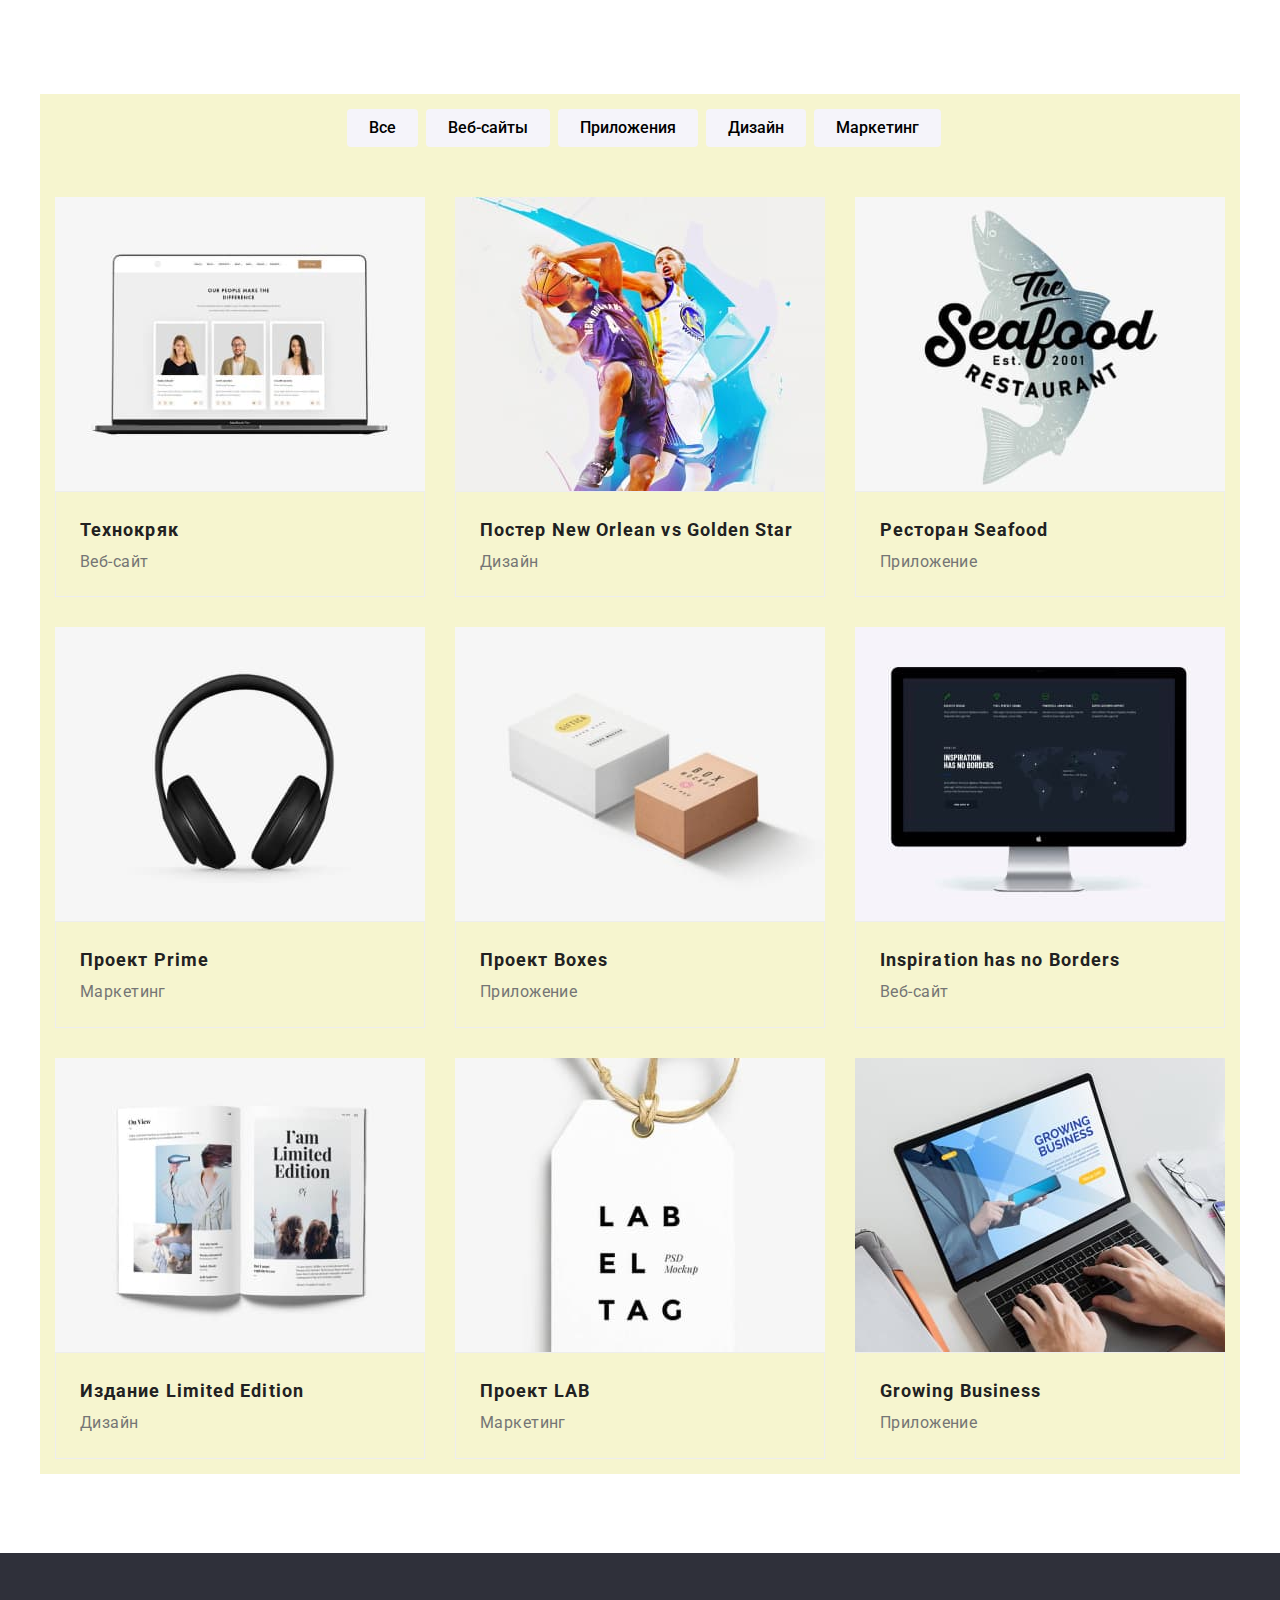
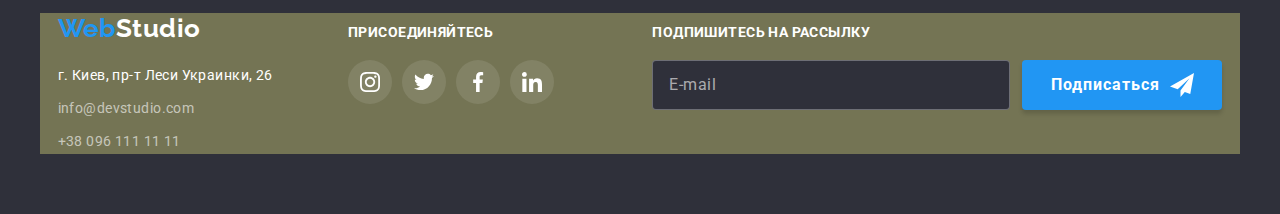
==== commit c8fae87b: "добавляет отз верстку footer" ====
--- a/portfolio.html
+++ b/portfolio.html
@@ -259,10 +259,10 @@
       </section>
     </main>
     <!-- Футер -->
-    <!-- <footer class="footer">
+    <footer class="footer">
       <div class="footer__container container">
         <div class="footer__nav">
-          <a href="./index.html" class="logo logo--footer"> <span class="logo-web">Web</span>Studio </a>
+          <a href="./index.html" class="logo footer__logo"> <span class="logo-web">Web</span>Studio </a>
           <address class="footer__addres">
             <a
               class="footer__location"
@@ -282,7 +282,7 @@
             </ul>
           </address>
         </div>
-       
+
         <div class="footer__joining">
           <h3 class="footer__joining-title">Присоединяйтесь</h3>
           <ul class="social-icons__list list">
@@ -336,7 +336,7 @@
             </li>
           </ul>
         </div>
-        
+
         <div class="footer__subscribe">
           <h3 class="footer__joining-title">Подпишитесь на рассылку</h3>
           <form class="footer__subscribe-form">
@@ -359,6 +359,6 @@
           </form>
         </div>
       </div>
-    </footer> -->
+    </footer>
   </body>
 </html>
--- a/css/main.css
+++ b/css/main.css
@@ -24,7 +24,6 @@
 *::before,
 *::after {
   box-sizing: inherit;
-  outline: 1px solid red;
 }
 
 body {
@@ -85,7 +84,7 @@
   width: 100%;
   padding-left: 15px;
   padding-right: 15px;
-  background-color: #e94e4e;
+  background-color: #c23d3d;
 }
 
 @media screen and (min-width: 480px) {
@@ -93,21 +92,21 @@
     max-width: 480px;
     margin-left: auto;
     margin-right: auto;
-    background-color: #a9f39f;
+    background-color: rgba(169, 243, 159, 0.486);
   }
 }
 
 @media screen and (min-width: 768px) {
   .container {
     max-width: 768px;
-    background-color: #76a6ee;
+    background-color: rgba(137, 175, 231, 0.527);
   }
 }
 
 @media screen and (min-width: 1200px) {
   .container {
     max-width: 1200px;
-    background-color: #e6e47f;
+    background-color: rgba(230, 228, 127, 0.377);
   }
 }
 
@@ -825,19 +824,57 @@
   background-color: var(--secondary-bg-color);
 }
 
+@media screen and (max-width: 1199px) {
+  .footer {
+    text-align: center;
+  }
+}
+
 .footer__container {
   display: flex;
-  align-items: baseline;
-}
-
-.logo--footer {
+  flex-direction: column;
+  margin-left: auto;
+  margin-right: auto;
+  width: 100%;
+}
+
+@media screen and (min-width: 450px) {
+  .footer__container {
+    flex-direction: row;
+    flex-wrap: wrap;
+    justify-content: space-around;
+    max-width: 450px;
+  }
+}
+
+@media screen and (min-width: 768px) {
+  .footer__container {
+    max-width: 768px;
+  }
+}
+
+@media screen and (min-width: 1200px) {
+  .footer__container {
+    align-items: baseline;
+    max-width: 1200px;
+  }
+}
+
+.footer__logo {
   padding-top: 0;
   padding-bottom: 0;
+  margin: 0;
   color: var(--white-text-color);
 }
 
 .footer__nav {
-  margin-right: 70px;
+  margin-bottom: 0;
+}
+
+@media screen and (min-width: 1200px) {
+  .footer__nav {
+    margin-right: 70px;
+  }
 }
 
 .footer__addres {
@@ -863,7 +900,13 @@
 }
 
 .footer__auth-item {
-  margin-top: 9px;
+  margin-top: 8px;
+}
+
+@media screen and (min-width: 1200px) {
+  .footer__auth-item {
+    margin-top: 9px;
+  }
 }
 
 .footer__auth-link {
@@ -871,11 +914,17 @@
   font-weight: 400;
   line-height: 1.7;
   color: rgba(255, 255, 255, 0.6);
-  /* анимация footer-auth */
+  text-align: center;
   transition-property: color;
   transition-duration: 250ms;
   transition-timing-function: cubic-bezier(0.4, 0, 0.2, 1);
   transition-delay: 0;
+}
+
+@media screen and (min-width: 1200px) {
+  .footer__auth-link {
+    text-align: left;
+  }
 }
 
 .footer__auth-link:hover,
@@ -886,6 +935,16 @@
 }
 
 /* Присоединяйтесь footer joining */
+.footer__joining {
+  margin-top: 60px;
+}
+
+@media screen and (min-width: 768px) {
+  .footer__joining {
+    margin-top: 0;
+  }
+}
+
 .footer__joining-title {
   margin-top: 0;
   margin-bottom: 20px;
@@ -906,19 +965,40 @@
 
 /* Форма на футере */
 .footer__subscribe {
-  margin-left: 93px;
+  display: flex;
+  flex-direction: column;
+  justify-content: center;
+  margin-top: 60px;
+}
+
+@media screen and (min-width: 1200px) {
+  .footer__subscribe {
+    margin-left: 93px;
+    margin-top: 0;
+  }
 }
 
 .footer__subscribe-form {
   display: flex;
+  flex-wrap: wrap;
+  justify-content: center;
 }
 
 .footer__subscribe-label {
-  margin-right: 12px;
+  max-width: 450px;
+  width: 100%;
+}
+
+@media screen and (min-width: 1200px) {
+  .footer__subscribe-label {
+    margin-right: 12px;
+    width: 358px;
+  }
 }
 
 .footer__subscribe-input {
-  width: 358px;
+  max-width: 450px;
+  width: 100%;
   height: 50px;
   padding: 15px 16px;
   color: var(--white-text-color);
@@ -929,6 +1009,12 @@
   transition: border-color 250ms cubic-bezier(0.4, 0, 0.2, 1);
 }
 
+@media screen and (min-width: 1200px) {
+  .footer__subscribe-input {
+    width: 358px;
+  }
+}
+
 .footer__subscribe-input::placeholder {
   font-weight: 400;
   font-size: 16px;
@@ -941,6 +1027,7 @@
   display: flex;
   align-items: center;
   justify-content: center;
+  margin-top: 20px;
   font-weight: var(--title-font-weight);
   font-size: var(--secondary-font-size);
   line-height: 1.8;
@@ -953,6 +1040,12 @@
   width: 200px;
   height: 50px;
   cursor: pointer;
+}
+
+@media screen and (min-width: 1200px) {
+  .footer__subscribe-btn {
+    margin-top: 0px;
+  }
 }
 
 .footer__subscribe-icon {
@@ -1014,7 +1107,45 @@
 .card-set {
   display: flex;
   flex-wrap: wrap;
+  justify-content: center;
   margin: -15px;
+  flex-basis: calc(100% - 30px);
+}
+
+@media screen and (min-width: 768px) {
+  .card-set {
+    flex-basis: calc((100% - 3 * 30px) / 3);
+    justify-content: flex-start;
+  }
+}
+
+@media screen and (min-width: 1200px) {
+  .card-set {
+    flex-basis: calc((100% - 3 * 30px) / 3);
+  }
+}
+
+.card-set__item {
+  margin: 15px;
+  width: 100%;
+}
+
+@media screen and (min-width: 480px) {
+  .card-set__item {
+    max-width: 450px;
+  }
+}
+
+@media screen and (min-width: 768px) {
+  .card-set__item {
+    max-width: 354px;
+  }
+}
+
+@media screen and (min-width: 1200px) {
+  .card-set__item {
+    max-width: 370px;
+  }
 }
 
 .card-set__link {
@@ -1062,17 +1193,18 @@
   margin-top: 0;
   margin-bottom: 0;
   font-family: var(--primary-font-family);
-  font-size: 18px;
+  font-size: 16px;
   font-weight: 400;
   line-height: 1.56;
   color: var(--white-text-color);
 }
 
-.card-set__item {
-  margin-left: 15px;
-  margin-top: 15px;
-  margin-right: 15px;
-  margin-bottom: 15px;
+@media screen and (min-width: 375px) {
+  .card-set__float-desc {
+    font-size: 18px;
+    font-weight: 400;
+    line-height: 1.56;
+  }
 }
 
 .card-set__img {
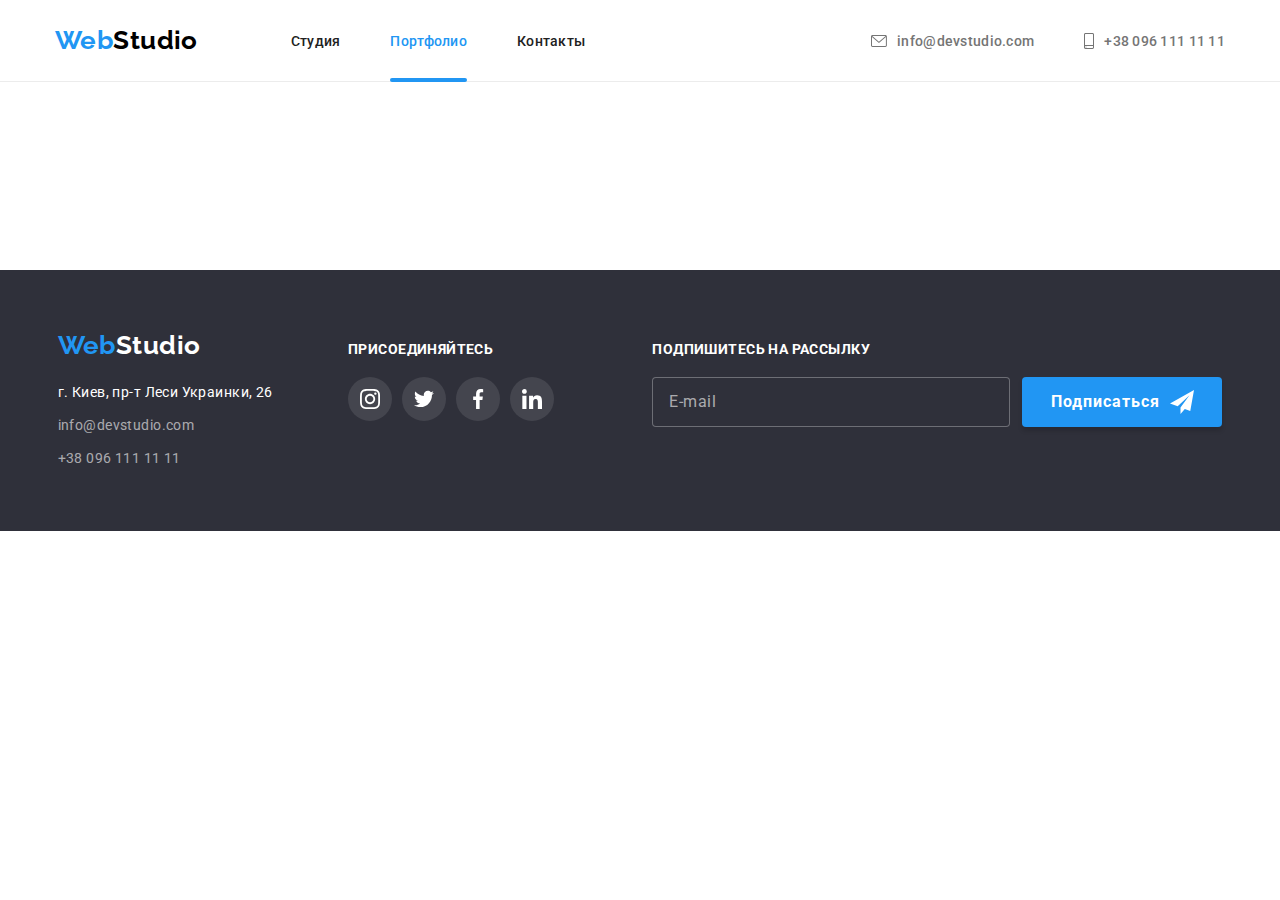
==== commit 7802d393: "добавляет отз верстку header-tabet" ====
--- a/portfolio.html
+++ b/portfolio.html
@@ -18,9 +18,9 @@
   </head>
   <body>
     <!-- Шапка сайта -->
-    <!-- <header class="header"> -->
-    <!-- header  Навигация сайта -->
-    <!-- <div class="header__container container">
+    <header class="header">
+      <!-- header  Навигация сайта -->
+      <div class="header__container container">
         <nav class="nav">
           <a href="./index.html" class="logo"> <span class="logo-web">Web</span>Studio </a>
           <ul class="nav__list list">
@@ -50,15 +50,14 @@
           </li>
         </ul>
       </div>
-    </header> -->
+    </header>
     <!-- Портфолио -->
     <main>
       <section class="section">
         <h1 class="section__title visually-hidden">Наше портфолио</h1>
 
         <div class="container">
-          <!-- Выбор вида услуг -->
-          <ul class="btn-filter list">
+          <!-- <ul class="btn-filter list">
             <li class="btn-filter__item">
               <button class="btn-filter__button" type="button">Все</button>
             </li>
@@ -66,9 +65,9 @@
             <li class="btn-filter__item"><button class="btn-filter__button" type="button">Приложения</button></li>
             <li class="btn-filter__item"><button class="btn-filter__button" type="button">Дизайн</button></li>
             <li class="btn-filter__item"><button class="btn-filter__button" type="button">Маркетинг</button></li>
-          </ul>
+          </ul> -->
           <!-- Образцы работ portfolio cards -->
-          <ul class="card-set list">
+          <!-- <ul class="card-set list">
             <li class="card-set__item">
               <a href="" class="card-set__link link">
                 <div class="card-set__thumb">
@@ -254,7 +253,7 @@
                 </div>
               </a>
             </li>
-          </ul>
+          </ul> -->
         </div>
       </section>
     </main>
--- a/css/main.css
+++ b/css/main.css
@@ -84,7 +84,6 @@
   width: 100%;
   padding-left: 15px;
   padding-right: 15px;
-  background-color: #c23d3d;
 }
 
 @media screen and (min-width: 480px) {
@@ -92,21 +91,18 @@
     max-width: 480px;
     margin-left: auto;
     margin-right: auto;
-    background-color: rgba(169, 243, 159, 0.486);
   }
 }
 
 @media screen and (min-width: 768px) {
   .container {
     max-width: 768px;
-    background-color: rgba(137, 175, 231, 0.527);
   }
 }
 
 @media screen and (min-width: 1200px) {
   .container {
     max-width: 1200px;
-    background-color: rgba(230, 228, 127, 0.377);
   }
 }
 
@@ -141,24 +137,54 @@
 /* logo */
 .logo {
   display: block;
-  margin-right: 93px;
+  margin-right: 88px;
   padding-top: 25px;
   padding-bottom: 25px;
   font-family: 'Raleway', sans-serif;
   font-weight: var(--title-font-weight);
   color: #000;
-  font-size: 26px;
+  font-size: 24px;
   line-height: 1.2;
   text-decoration: none;
 }
 
+@media screen and (min-width: 768px) {
+  .logo {
+    margin-right: 88px;
+    padding-top: 26px;
+    padding-bottom: 26px;
+  }
+}
+
+@media screen and (min-width: 1200px) {
+  .logo {
+    margin-right: 93px;
+    padding-top: 25px;
+    padding-bottom: 25px;
+    font-size: 26px;
+  }
+}
+
 .logo-web {
   color: var(--accent-color);
 }
 
 .nav__list {
-  display: flex;
-  align-items: center;
+  display: none;
+}
+
+@media screen and (min-width: 768px) {
+  .nav__list {
+    display: flex;
+    align-items: center;
+  }
+}
+
+@media screen and (min-width: 1200px) {
+  .nav__list {
+    display: flex;
+    align-items: center;
+  }
 }
 
 .nav__item:not(:last-child) {
@@ -203,10 +229,25 @@
 
 /* header  авторизция*/
 .auth__list {
-  display: flex;
-  margin-top: 0;
-  margin-bottom: 0;
-  margin-left: auto;
+  display: none;
+}
+
+@media screen and (min-width: 768px) {
+  .auth__list {
+    display: block;
+    margin-top: 0;
+    margin-bottom: 0;
+    margin-left: auto;
+  }
+}
+
+@media screen and (min-width: 1200px) {
+  .auth__list {
+    display: flex;
+    margin-top: 0;
+    margin-bottom: 0;
+    margin-left: auto;
+  }
 }
 
 .auth__item {
@@ -214,15 +255,18 @@
   margin-bottom: 0;
 }
 
-.auth__item:not(:last-child) {
-  margin-right: 50px;
+@media screen and (min-width: 1200px) {
+  .auth__item:not(:last-child) {
+    margin-right: 50px;
+  }
 }
 
 .auth__link {
-  display: flex;
+  display: block;
   align-items: center;
-  padding-top: 25px;
-  padding-bottom: 25px;
+  padding-top: 5px;
+  padding-bottom: 5px;
+  font-size: 12px;
   font-weight: var(--sub-title-font-weight);
   letter-spacing: 0.02em;
   color: var(--secondary-text-color);
@@ -233,22 +277,48 @@
   transition-delay: 0;
 }
 
+@media screen and (min-width: 1200px) {
+  .auth__link {
+    display: flex;
+    align-items: center;
+    padding-top: 25px;
+    padding-bottom: 25px;
+    font-size: 14px;
+  }
+}
+
 .auth__link:hover, .auth__link:focus {
   color: var(--accent-color);
 }
 
 .auth__letter {
-  width: 16px;
-  height: 12px;
+  width: 14px;
+  height: 10px;
   fill: currentColor;
-  margin-right: 10px;
+  margin-right: 8px;
+}
+
+@media screen and (min-width: 1200px) {
+  .auth__letter {
+    width: 16px;
+    height: 12px;
+    margin-right: 10px;
+  }
 }
 
 .auth__phone {
   width: 10px;
-  height: 16px;
+  height: 14px;
   fill: currentColor;
-  margin-right: 10px;
+  margin-right: 8px;
+}
+
+@media screen and (min-width: 1200px) {
+  .auth__phone {
+    width: 10px;
+    height: 16px;
+    margin-right: 10px;
+  }
 }
 
 /* Герой hero section*/
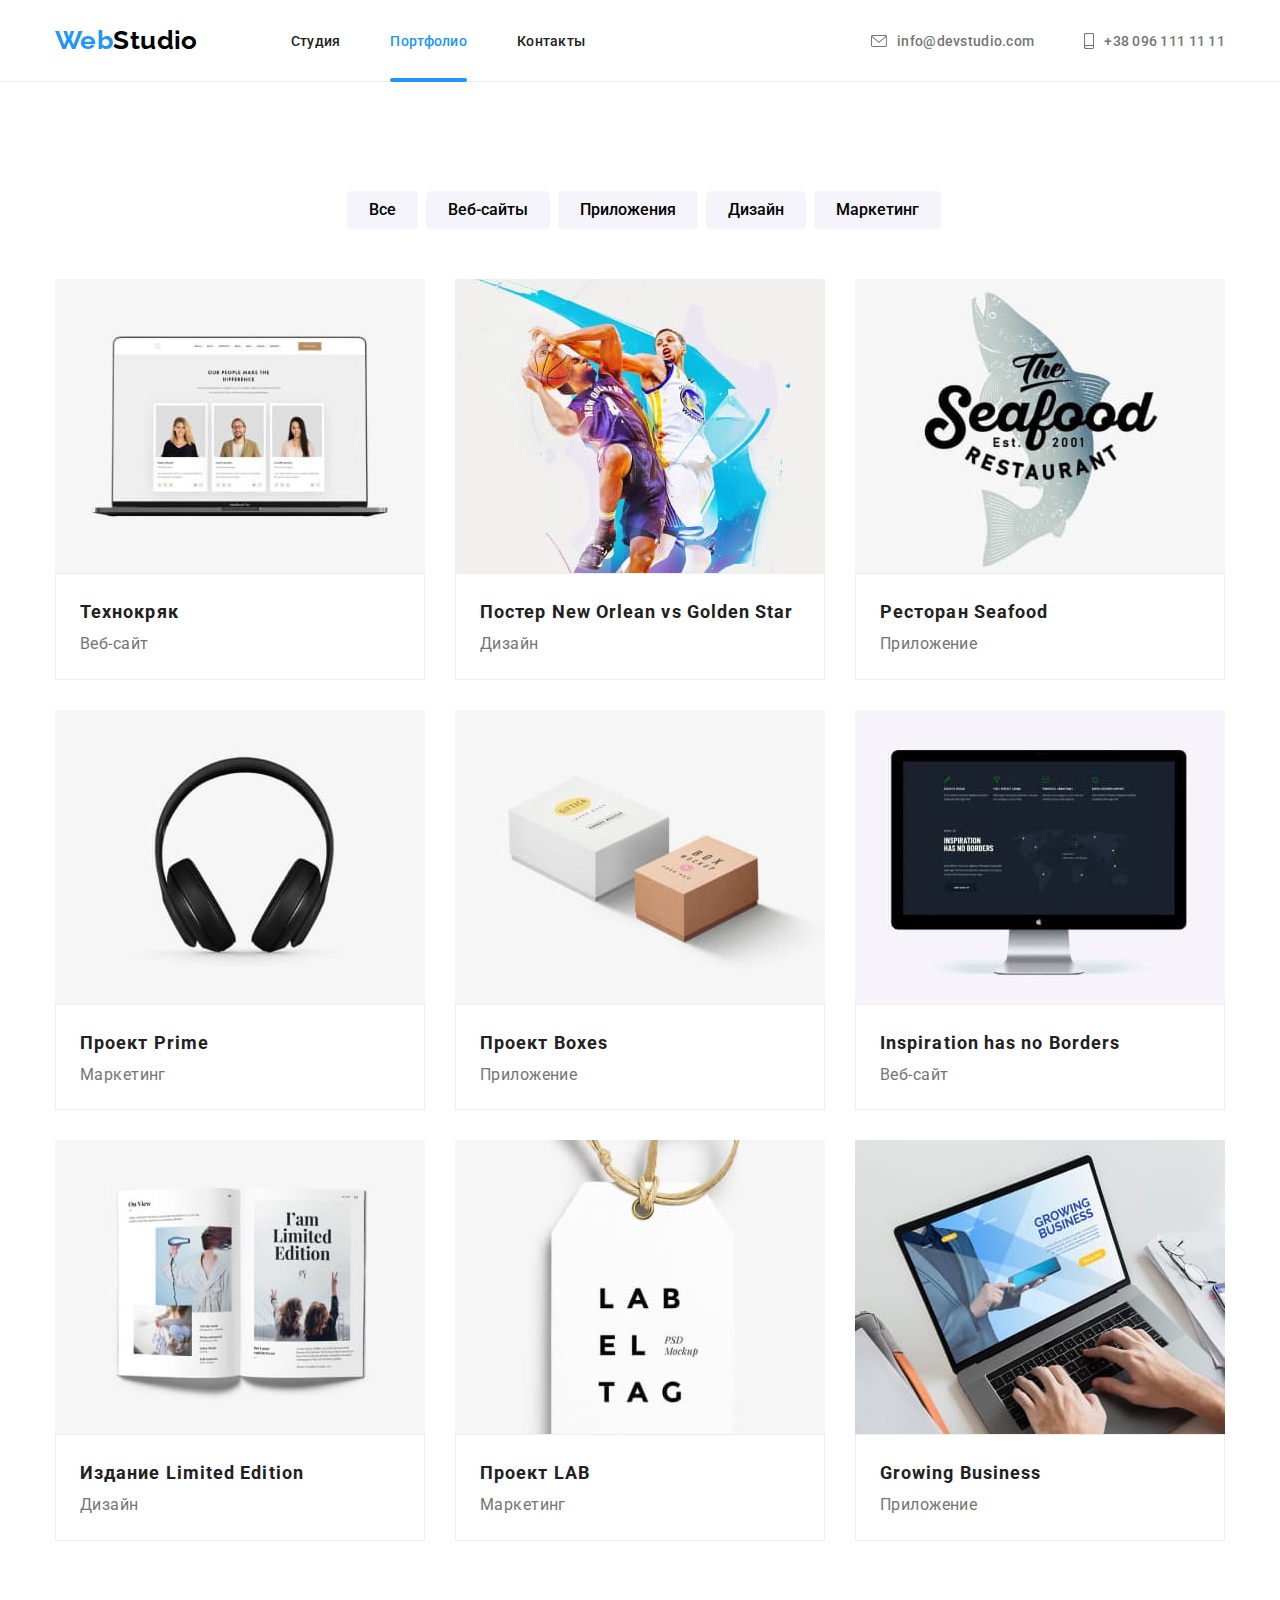
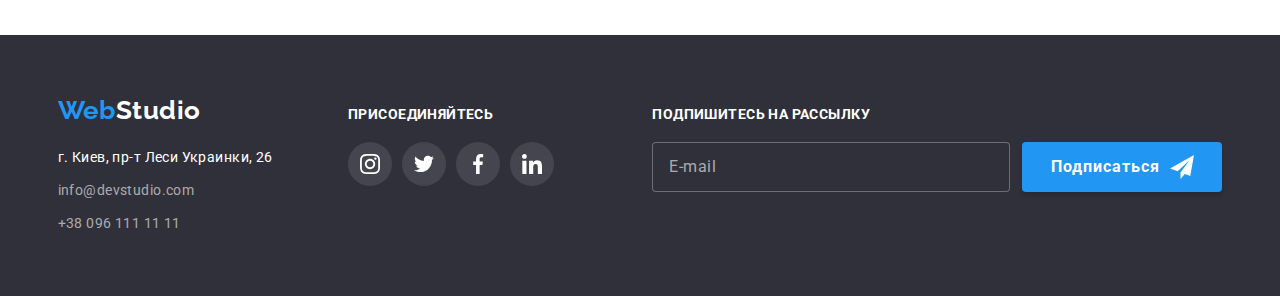
==== commit b0a1ab8b: "добавляет отз верстку модалки" ====
--- a/portfolio.html
+++ b/portfolio.html
@@ -57,7 +57,7 @@
         <h1 class="section__title visually-hidden">Наше портфолио</h1>
 
         <div class="container">
-          <!-- <ul class="btn-filter list">
+          <ul class="btn-filter list">
             <li class="btn-filter__item">
               <button class="btn-filter__button" type="button">Все</button>
             </li>
@@ -65,9 +65,9 @@
             <li class="btn-filter__item"><button class="btn-filter__button" type="button">Приложения</button></li>
             <li class="btn-filter__item"><button class="btn-filter__button" type="button">Дизайн</button></li>
             <li class="btn-filter__item"><button class="btn-filter__button" type="button">Маркетинг</button></li>
-          </ul> -->
+          </ul>
           <!-- Образцы работ portfolio cards -->
-          <!-- <ul class="card-set list">
+          <ul class="card-set list">
             <li class="card-set__item">
               <a href="" class="card-set__link link">
                 <div class="card-set__thumb">
@@ -253,7 +253,7 @@
                 </div>
               </a>
             </li>
-          </ul> -->
+          </ul>
         </div>
       </section>
     </main>
--- a/css/main.css
+++ b/css/main.css
@@ -138,14 +138,21 @@
 .logo {
   display: block;
   margin-right: 88px;
-  padding-top: 25px;
-  padding-bottom: 25px;
+  padding-top: 16px;
+  padding-bottom: 16px;
   font-family: 'Raleway', sans-serif;
   font-weight: var(--title-font-weight);
   color: #000;
   font-size: 24px;
   line-height: 1.2;
   text-decoration: none;
+}
+
+@media screen and (min-width: 480px) {
+  .logo {
+    padding-top: 25px;
+    padding-bottom: 25px;
+  }
 }
 
 @media screen and (min-width: 768px) {
@@ -400,8 +407,7 @@
 .modal {
   position: absolute;
   padding: 40px;
-  width: 528px;
-  height: 581px;
+  width: 100%;
   max-height: 100%;
   top: 50%;
   left: 50%;
@@ -412,6 +418,20 @@
   transition: transform 250ms cubic-bezier(0.4, 0, 0.2, 1), opacity 250ms cubic-bezier(0.4, 0, 0.2, 1);
 }
 
+@media screen and (min-width: 480px) {
+  .modal {
+    width: 450px;
+    height: 609px;
+  }
+}
+
+@media screen and (min-width: 1200px) {
+  .modal {
+    width: 528px;
+    height: 581px;
+  }
+}
+
 .modal__head {
   text-align: center;
   margin-top: 0;
@@ -419,12 +439,11 @@
   font-family: var(--primary-font-family);
   font-size: 20px;
   font-weight: 700;
-  line-height: 1.56;
+  line-height: 1.5;
 }
 
 .modal__text-input {
   display: block;
-  /* align-items: center; */
 }
 
 .modal__label {
@@ -507,10 +526,16 @@
   display: flex;
   justify-content: center;
   align-items: center;
-  margin-bottom: 30px;
-  font-size: 14px;
+  margin-bottom: 20px;
+  font-size: 12px;
   line-height: 2;
   color: var(--secondary-text-color);
+}
+
+@media screen and (min-width: 1200px) {
+  .modal__check-label {
+    font-size: 14px;
+  }
 }
 
 .modal__check {
@@ -522,7 +547,7 @@
 
 .modal__check-box {
   position: absolute;
-  margin-top: 6px;
+  margin-top: 2px;
   width: 15px;
   height: 15px;
   top: 0;
@@ -533,6 +558,12 @@
   box-shadow: 0 0 0 2px var(--primary-text-color);
 }
 
+@media screen and (min-width: 1200px) {
+  .modal__check-box {
+    margin-top: 6px;
+  }
+}
+
 .modal__check:checked + .modal__check-box {
   background-color: var(--accent-color);
   background-image: url(../images/icons/check-icon.svg);
@@ -540,6 +571,18 @@
 
 .modal__check:focus + .modal__check-box {
   box-shadow: 0 0 0 2px var(--accent-color);
+}
+
+.modal__contract {
+  margin-left: 20px;
+  font-size: 12px;
+  line-height: 1.5;
+}
+
+@media screen and (min-width: 1200px) {
+  .modal__contract {
+    margin-left: 0px;
+  }
 }
 
 .modal__link {
